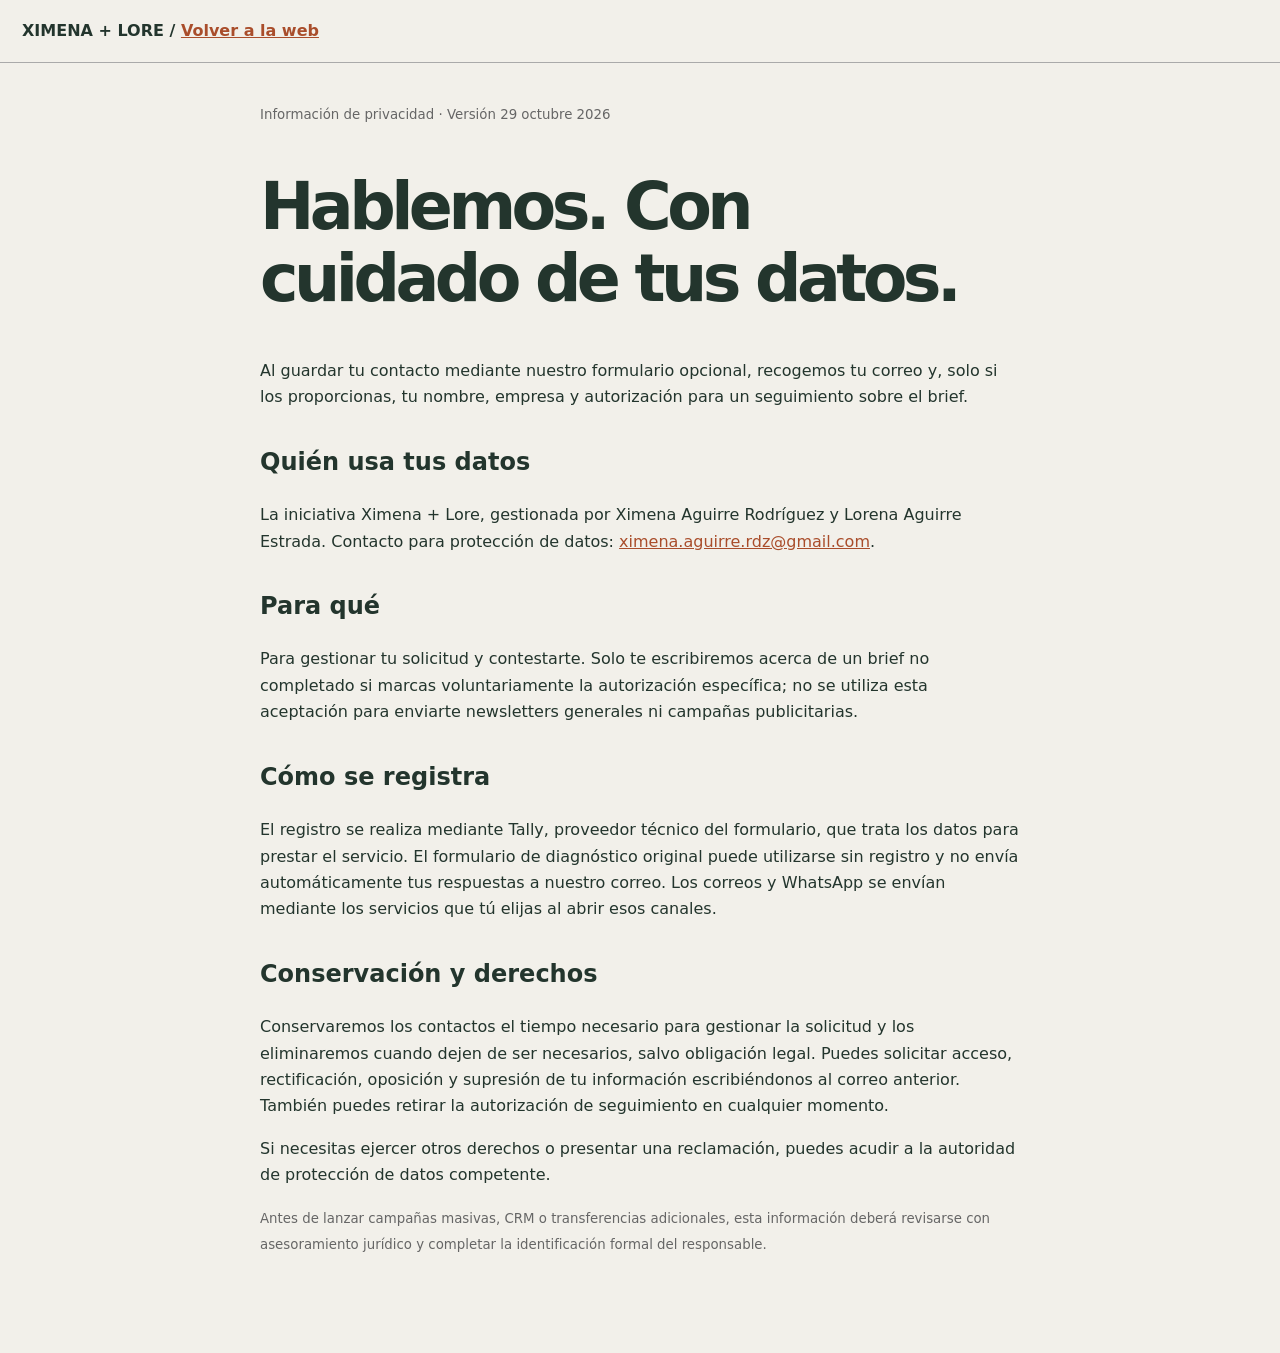
==== privacidad.html @ 24a9be5a "Publish privacy notice for optional lead registration" ====
<!doctype html><html lang="es"><head><meta charset="utf-8"><meta name="viewport" content="width=device-width,initial-scale=1"><title>Privacidad · Ximena + Lore</title><style>body{margin:0;background:#f2f0ea;color:#23352d;font:16px/1.65 system-ui,Arial,sans-serif}main{max-width:760px;padding:38px 22px 80px;margin:auto}h1{font-size:clamp(36px,7vw,65px);letter-spacing:-.07em;line-height:1.1}h2{margin-top:32px}a{color:#a94d2b}small{color:#666}header{border-bottom:1px solid #aaa;padding:18px 22px;font-weight:700}</style></head><body><header>XIMENA + LORE / <a href="/">Volver a la web</a></header><main><small>Información de privacidad · Versión 29 octubre 2026</small><h1>Hablemos. Con cuidado de tus datos.</h1><p>Al guardar tu contacto mediante nuestro formulario opcional, recogemos tu correo y, solo si los proporcionas, tu nombre, empresa y autorización para un seguimiento sobre el brief.</p><h2>Quién usa tus datos</h2><p>La iniciativa Ximena + Lore, gestionada por Ximena Aguirre Rodríguez y Lorena Aguirre Estrada. Contacto para protección de datos: <a href="mailto:ximena.aguirre.rdz@gmail.com">ximena.aguirre.rdz@gmail.com</a>.</p><h2>Para qué</h2><p>Para gestionar tu solicitud y contestarte. Solo te escribiremos acerca de un brief no completado si marcas voluntariamente la autorización específica; no se utiliza esta aceptación para enviarte newsletters generales ni campañas publicitarias.</p><h2>Cómo se registra</h2><p>El registro se realiza mediante Tally, proveedor técnico del formulario, que trata los datos para prestar el servicio. El formulario de diagnóstico original puede utilizarse sin registro y no envía automáticamente tus respuestas a nuestro correo. Los correos y WhatsApp se envían mediante los servicios que tú elijas al abrir esos canales.</p><h2>Conservación y derechos</h2><p>Conservaremos los contactos el tiempo necesario para gestionar la solicitud y los eliminaremos cuando dejen de ser necesarios, salvo obligación legal. Puedes solicitar acceso, rectificación, oposición y supresión de tu información escribiéndonos al correo anterior. También puedes retirar la autorización de seguimiento en cualquier momento.</p><p>Si necesitas ejercer otros derechos o presentar una reclamación, puedes acudir a la autoridad de protección de datos competente.</p><p><small>Antes de lanzar campañas masivas, CRM o transferencias adicionales, esta información deberá revisarse con asesoramiento jurídico y completar la identificación formal del responsable.</small></p></main></body></html>
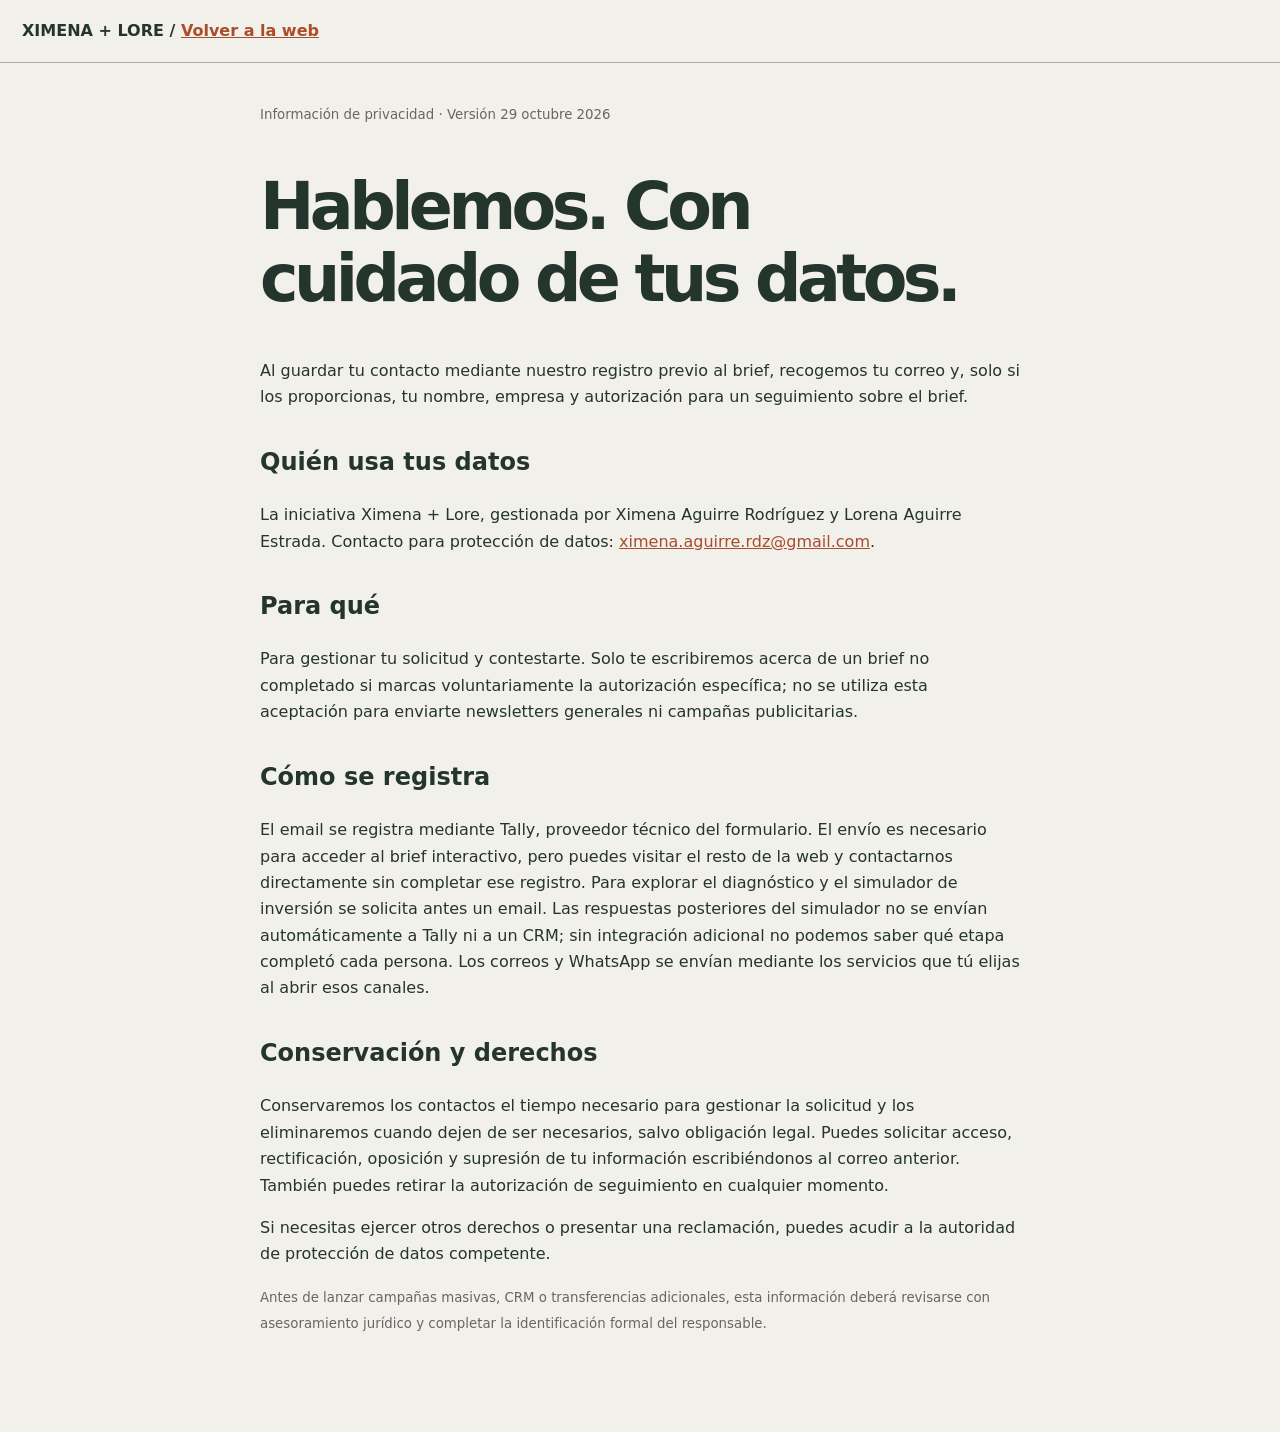
==== commit 0842df07: "Clarify consent and data use for email-first brief registration" ====
--- a/privacidad.html
+++ b/privacidad.html
@@ -1 +1 @@
-<!doctype html><html lang="es"><head><meta charset="utf-8"><meta name="viewport" content="width=device-width,initial-scale=1"><title>Privacidad · Ximena + Lore</title><style>body{margin:0;background:#f2f0ea;color:#23352d;font:16px/1.65 system-ui,Arial,sans-serif}main{max-width:760px;padding:38px 22px 80px;margin:auto}h1{font-size:clamp(36px,7vw,65px);letter-spacing:-.07em;line-height:1.1}h2{margin-top:32px}a{color:#a94d2b}small{color:#666}header{border-bottom:1px solid #aaa;padding:18px 22px;font-weight:700}</style></head><body><header>XIMENA + LORE / <a href="/">Volver a la web</a></header><main><small>Información de privacidad · Versión 29 octubre 2026</small><h1>Hablemos. Con cuidado de tus datos.</h1><p>Al guardar tu contacto mediante nuestro formulario opcional, recogemos tu correo y, solo si los proporcionas, tu nombre, empresa y autorización para un seguimiento sobre el brief.</p><h2>Quién usa tus datos</h2><p>La iniciativa Ximena + Lore, gestionada por Ximena Aguirre Rodríguez y Lorena Aguirre Estrada. Contacto para protección de datos: <a href="mailto:ximena.aguirre.rdz@gmail.com">ximena.aguirre.rdz@gmail.com</a>.</p><h2>Para qué</h2><p>Para gestionar tu solicitud y contestarte. Solo te escribiremos acerca de un brief no completado si marcas voluntariamente la autorización específica; no se utiliza esta aceptación para enviarte newsletters generales ni campañas publicitarias.</p><h2>Cómo se registra</h2><p>El registro se realiza mediante Tally, proveedor técnico del formulario, que trata los datos para prestar el servicio. El formulario de diagnóstico original puede utilizarse sin registro y no envía automáticamente tus respuestas a nuestro correo. Los correos y WhatsApp se envían mediante los servicios que tú elijas al abrir esos canales.</p><h2>Conservación y derechos</h2><p>Conservaremos los contactos el tiempo necesario para gestionar la solicitud y los eliminaremos cuando dejen de ser necesarios, salvo obligación legal. Puedes solicitar acceso, rectificación, oposición y supresión de tu información escribiéndonos al correo anterior. También puedes retirar la autorización de seguimiento en cualquier momento.</p><p>Si necesitas ejercer otros derechos o presentar una reclamación, puedes acudir a la autoridad de protección de datos competente.</p><p><small>Antes de lanzar campañas masivas, CRM o transferencias adicionales, esta información deberá revisarse con asesoramiento jurídico y completar la identificación formal del responsable.</small></p></main></body></html>+<!doctype html><html lang="es"><head><meta charset="utf-8"><meta name="viewport" content="width=device-width,initial-scale=1"><title>Privacidad · Ximena + Lore</title><style>body{margin:0;background:#f2f0ea;color:#23352d;font:16px/1.65 system-ui,Arial,sans-serif}main{max-width:760px;padding:38px 22px 80px;margin:auto}h1{font-size:clamp(36px,7vw,65px);letter-spacing:-.07em;line-height:1.1}h2{margin-top:32px}a{color:#a94d2b}small{color:#666}header{border-bottom:1px solid #aaa;padding:18px 22px;font-weight:700}</style></head><body><header>XIMENA + LORE  /  <a href="/">Volver a la web</a></header><main><small>Información de privacidad · Versión 29 octubre 2026</small><h1>Hablemos. Con cuidado de tus datos.</h1><p>Al guardar tu contacto mediante nuestro registro previo al brief, recogemos tu correo y, solo si los proporcionas, tu nombre, empresa y autorización para un seguimiento sobre el brief.</p><h2>Quién usa tus datos</h2><p>La iniciativa Ximena + Lore, gestionada por Ximena Aguirre Rodríguez y Lorena Aguirre Estrada. Contacto para protección de datos: <a href="mailto:ximena.aguirre.rdz@gmail.com">ximena.aguirre.rdz@gmail.com</a>.</p><h2>Para qué</h2><p>Para gestionar tu solicitud y contestarte. Solo te escribiremos acerca de un brief no completado si marcas voluntariamente la autorización específica; no se utiliza esta aceptación para enviarte newsletters generales ni campañas publicitarias.</p><h2>Cómo se registra</h2><p>El email se registra mediante Tally, proveedor técnico del formulario. El envío es necesario para acceder al brief interactivo, pero puedes visitar el resto de la web y contactarnos directamente sin completar ese registro. Para explorar el diagnóstico y el simulador de inversión se solicita antes un email. Las respuestas posteriores del simulador no se envían automáticamente a Tally ni a un CRM; sin integración adicional no podemos saber qué etapa completó cada persona. Los correos y WhatsApp se envían mediante los servicios que tú elijas al abrir esos canales.</p><h2>Conservación y derechos</h2><p>Conservaremos los contactos el tiempo necesario para gestionar la solicitud y los eliminaremos cuando dejen de ser necesarios, salvo obligación legal. Puedes solicitar acceso, rectificación, oposición y supresión de tu información escribiéndonos al correo anterior. También puedes retirar la autorización de seguimiento en cualquier momento.</p><p>Si necesitas ejercer otros derechos o presentar una reclamación, puedes acudir a la autoridad de protección de datos competente.</p><p><small>Antes de lanzar campañas masivas, CRM o transferencias adicionales, esta información deberá revisarse con asesoramiento jurídico y completar la identificación formal del responsable.</small></p></main></body></html>
